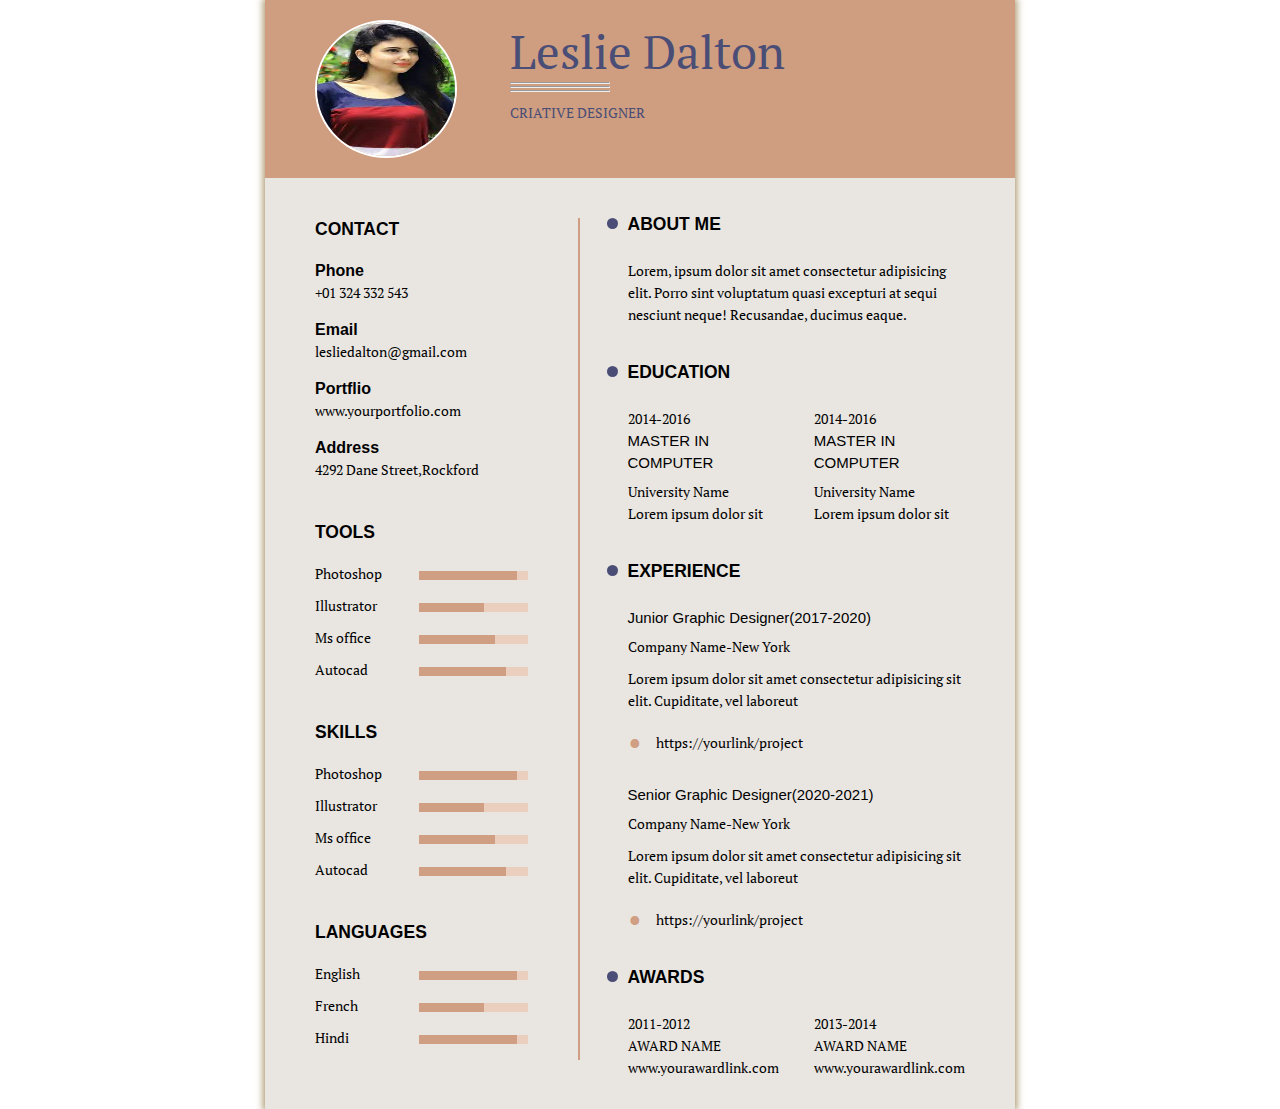
==== Resume37(Leslie Dalton)/index.html @ 63c82430 "Resume-group8" ====
<!DOCTYPE html>
<html lang="en">
<head>
  <meta charset="UTF-8">
  <meta http-equiv="X-UA-Compatible" content="IE=edge">
  <meta name="viewport" content="width=device-width, initial-scale=1.0">
  <title>Resume37</title>
  <link rel="stylesheet" href="./index.css">
</head>
<body>
  <div class="container">
    <div class="first-div">
      <div class="img">
        <img src="./profile.jpg" alt="">
      </div>
      <div class="hrader-data">
        <p class="name">Leslie Dalton</p>
        <div class="lines">
          <hr class="hr">
          <hr class="hr">
          <hr class="hr">
        </div>
        <p class="post">CRIATIVE DESIGNER</p>
      </div>
    </div>
    <div class="second-div">
      <div class="second-one">
        <div class="contact">
          <h3 class="heading-contact">CONTACT</h3>
          <div class="contact-data">
            <div class="phone">
              <p class="con-name">Phone</p>
              <p class="con-para">+01 324 332 543</p>
            </div>
            <div class="email">
              <p class="con-name">Email</p>
              <p class="con-para">lesliedalton@gmail.com</p>
            </div>
            <div class="web">
              <p class="con-name">Portflio</p>
              <p class="con-para">www.yourportfolio.com</p>
            </div>
            <div class="location">
              <p class="con-name">Address</p>
              <p class="con-para">4292 Dane Street,Rockford</p>
            </div>
          </div>
        </div>
        <div class="tools">
          <h3 class="heading-tools">TOOLS</h3>
          <div class="tools-data">
            <div class="tool">
              <p class="tool-name">Photoshop</p>
              <div class="progressbar">
                <div class="fill1 fill"></div>
              </div>
            </div>
            <div class="tool">
              <p class="tool-name">Illustrator</p>
              <div class="progressbar">
                <div class="fill2 fill"></div>
              </div>
            </div>
            <div class="tool">
              <p class="tool-name">Ms office</p>
              <div class="progressbar">
                <div class="fill3 fill"></div>
              </div>
            </div>
            <div class="tool">
              <p class="tool-name">Autocad</p>
              <div class="progressbar">
                <div class="fill4 fill"></div>
              </div>
            </div>
          </div>
        </div>
        <div class="skills">
          <h3 class="heading-skills">SKILLS</h3>
          <div class="skills-daat">
            <div class="skill">
              <p class="skill-name">Photoshop</p>
              <div class="progressbar">
                <div class="fill1 fill"></div>
              </div>
            </div>
            <div class="skill">
              <p class="skill-name">Illustrator</p>
              <div class="progressbar">
                <div class="fill2 fill"></div>
              </div>
            </div>
            <div class="skill">
              <p class="skill-name">Ms office</p>
              <div class="progressbar">
                <div class="fill3 fill"></div>
              </div>
            </div>
            <div class="skill">
              <p class="skill-name">Autocad</p>
              <div class="progressbar">
                <div class="fill4 fill"></div>
              </div>
            </div>
          </div>
        </div>
        <div class="languages">
          <h3 class="heading-lang">LANGUAGES</h3>
          <div class="lang-data">
            <div class="lang">
              <p class="skill-name">English</p>
              <div class="progressbar">
                <div class="fill1 fill"></div>
              </div>
            </div>
            <div class="lang">
              <p class="skill-name">French</p>
              <div class="progressbar">
                <div class="fill2 fill"></div>
              </div>
            </div>
            <div class="lang">
              <p class="skill-name">Hindi</p>
              <div class="progressbar">
                <div class="fill1 fill"></div>
              </div>
            </div>
          </div>
        </div>
      </div>
      <hr class="main-hr">
      <div class="second-two">
        <div class="about">
          <p class="point p1"></p>
          <h3 class="heading-about">ABOUT ME</h3>
          <div class="about-data">
            <p class="about-para">
              Lorem, ipsum dolor sit amet consectetur adipisicing elit. Porro sint voluptatum quasi excepturi at sequi nesciunt neque! Recusandae, ducimus eaque.
            </p>
          </div>
        </div>
        <div class="education">
          <p class="point p2"></p>
          <h3 class="heading-edu">EDUCATION</h3>
          <div class="edu-data">
            <div class="edu1">
              <p class="year">2014-2016</p>
              <p class="bold">MASTER IN COMPUTER</p>
              <p class="location">University Name</p>
              <p class="para">Lorem ipsum dolor sit </p>
            </div>
            <div class="edu2">
              <p class="year">2014-2016</p>
              <p class="bold">MASTER IN COMPUTER</p>
              <p class="location">University Name</p>
              <p class="para">Lorem ipsum dolor sit </p>
            </div>
          </div>
        </div>
        <div class="work">
          <p class="point p3"></p>
          <h3 class="heading-work">EXPERIENCE</h3>
          <div class="work-data">
            <div class="work1">
              <p class="bold">Junior Graphic Designer(2017-2020)</p>
              <p class="location">Company Name-New York</p>
              <p class="para">Lorem ipsum dolor sit amet consectetur adipisicing sit elit. Cupiditate, vel laboreut</p>
              <ul class="link-ul">
                <li class="link">https://yourlink/project</li>
              </ul>            </div>
            <div class="work1">
              <p class="bold">Senior Graphic Designer(2020-2021)</p>
              <p class="location">Company Name-New York</p>
              <p class="para">Lorem ipsum dolor sit amet consectetur adipisicing sit elit. Cupiditate, vel laboreut</p>
              <ul class="link-ul">
                <li class="link">https://yourlink/project</li>
              </ul>
            </div>
          </div>
        </div>
        <div class="awards">
          <p class="point p4"></p>
          <h3 class="heading-awards">AWARDS</h3>
          <div class="awards-data">
            <div class="award1">
              <p class="year">2011-2012</p>
              <p class="award-name">AWARD NAME</p>
              <p class="award-link">www.yourawardlink.com</p>
            </div>
            <div class="award2">
              <p class="year">2013-2014</p>
              <p class="award-name">AWARD NAME</p>
              <p class="award-link">www.yourawardlink.com</p>
            </div>
          </div>
        </div>
      </div>
    </div>
  </div>
</body>
</html>
---- Resume37(Leslie Dalton)/index.css ----
@import url('https://fonts.googleapis.com/css2?family=Audiowide&family=Dancing+Script:wght@400;700&family=Fira+Sans:wght@300&family=Lato:wght@700&family=Libre+Franklin&family=Lora:ital@1&family=Mulish:ital,wght@0,200;0,500;1,300&family=Nunito&family=Open+Sans&family=Oswald&family=PT+Serif&family=Roboto+Serif:wght@300;400&family=Roboto:wght@300;500;900&family=Source+Sans+Pro:wght@300;400&family=Ubuntu&family=Yellowtail&display=swap');

*{
  padding: 0;
  margin: 0;
  box-sizing: border-box;
}
.container{
  width: 750px;
  margin: auto;
  box-shadow: 0px 0px 7px 2px #ad9a6f;
  line-height: 22px;
  font-family:PT serif;
  font-size: 14.4px;
}
.first-div{
  background-color: #cf9e80;
  display: grid;
  grid-template-columns: 30% 1fr;
  padding: 20px 50px 20px 50px;
}
.second-div{
  display: grid;
  grid-template-columns: 35% 0 1fr;
  column-gap: 50px;
  background-color: #e9e6e1;
}
.second-one{
  margin-left: 50px;
}
.second-two{
  margin-right: 50px;
}
.con-name{
  font-weight: bold;
  font-family: 'Franklin Gothic Medium', 'Arial Narrow', Arial, sans-serif;
  font-size: 16px;
}
.phone,.email,.web{
  margin-bottom: 15px;
}
.tool,.skill,.lang{
  display: grid;
  grid-template-columns: 35% 1fr;
  column-gap: 30px;
  margin-bottom: 10px;
}
.progressbar{
  width: 100%;
  height: 9px;
  background-color: #eacfbf;
  position: relative;
  top: 8px;
}
.fill{
  background-color: #d09e83;
  height: 100%;
}
.fill1{
  width: 70%;
}
.edu-data,.awards-data{
  display: grid;
  grid-template-columns: repeat(2,1fr);
  column-gap: 35px;
}
h3{
  font-family: 'Franklin Gothic Medium', 'Arial Narrow', Arial, sans-serif;
  font-size: 17.5px;
  margin-top: 40px;
  margin-bottom: 20px;
}
.bold{
  /* font-weight: bold; */
  font-family: 'Franklin Gothic Medium', 'Arial Narrow', Arial, sans-serif;
  font-size: 15px;
  margin-bottom: 7px;
}
.work1{
  margin-bottom: 30px;
}
.work .location{
  margin-bottom: 10px;
}
.link{
  margin-top: 15px;
}
.img{
  width: 73%;
  height: 138px;
  border-radius: 50%;
  border: 2px solid white;
}
.img img{
  width: 100%;
  height: 100%;
  border-radius: 50%;
}
.name{
  font-size: 47px;
  color: #4a4d76;
  margin-top: 20px;
  margin-bottom: 20px;
}
.lines{
  margin-bottom: 10px;

}
.post{
  color: #4a4d76;
}
ul {
  list-style: none;
}

ul li::before {
  content: "\2022";
  color: #d09e83;
  font-weight: bold;
  display: inline-block;
  width: 1em;
  margin-left: 0em;
  font-size: 28px;
  position: relative;
  bottom: -4px;
}
.point{
  width: 11px;
  height: 11px;
  border-radius: 50%;
  background-color: #4a4d76;
  position: absolute;
  left: 607.4px;
}
.second-two h3{
  position: relative;
  bottom: 5px;
}
.main-hr{
  border: 1px solid #d09e83;
  position: relative;
  top: 40px;
  height: 842px;

}
.fill1{
  width: 90%;
}
.fill2{
  width: 60%;
}
.fill3{
  width: 70%;
}
.fill4{
  width: 80%;
}
.languages,.awards{
  padding-bottom: 30px;
}
.hr{
  width: 100px;
  margin-bottom: 2px;
}
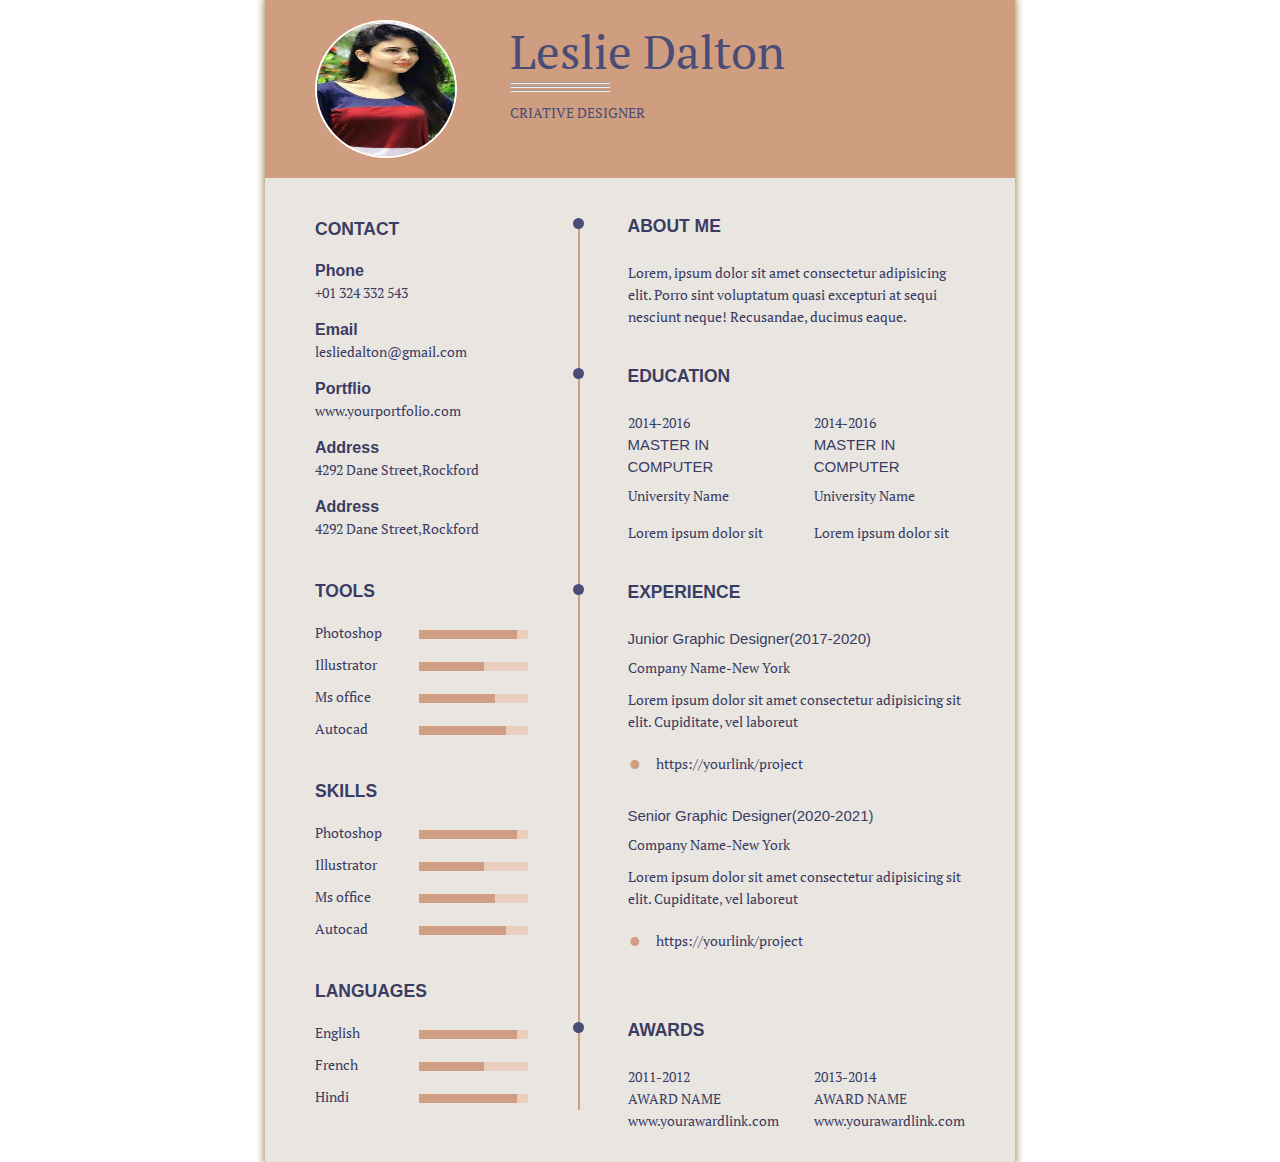
==== commit 906f11d0: "Resume-group8" ====
--- a/Resume37(Leslie Dalton)/index.html
+++ b/Resume37(Leslie Dalton)/index.html
@@ -39,6 +39,10 @@
             <div class="web">
               <p class="con-name">Portflio</p>
               <p class="con-para">www.yourportfolio.com</p>
+            </div>
+            <div class="location">
+              <p class="con-name">Address</p>
+              <p class="con-para">4292 Dane Street,Rockford</p>
             </div>
             <div class="location">
               <p class="con-name">Address</p>
--- a/Resume37(Leslie Dalton)/index.css
+++ b/Resume37(Leslie Dalton)/index.css
@@ -12,6 +12,7 @@
   line-height: 22px;
   font-family:PT serif;
   font-size: 14.4px;
+  color: #3a3c61;
 }
 .first-div{
   background-color: #cf9e80;
@@ -36,7 +37,7 @@
   font-family: 'Franklin Gothic Medium', 'Arial Narrow', Arial, sans-serif;
   font-size: 16px;
 }
-.phone,.email,.web{
+.phone,.email,.web,.location{
   margin-bottom: 15px;
 }
 .tool,.skill,.lang{
@@ -129,18 +130,21 @@
   height: 11px;
   border-radius: 50%;
   background-color: #4a4d76;
-  position: absolute;
-  left: 607.4px;
+  position: relative;
+  left: -55px;
+  top: 35px;
+  display: inline-block;
 }
 .second-two h3{
   position: relative;
   bottom: 5px;
+  margin-top: 20px;
 }
 .main-hr{
   border: 1px solid #d09e83;
   position: relative;
   top: 40px;
-  height: 842px;
+  height: 892px;
 
 }
 .fill1{
